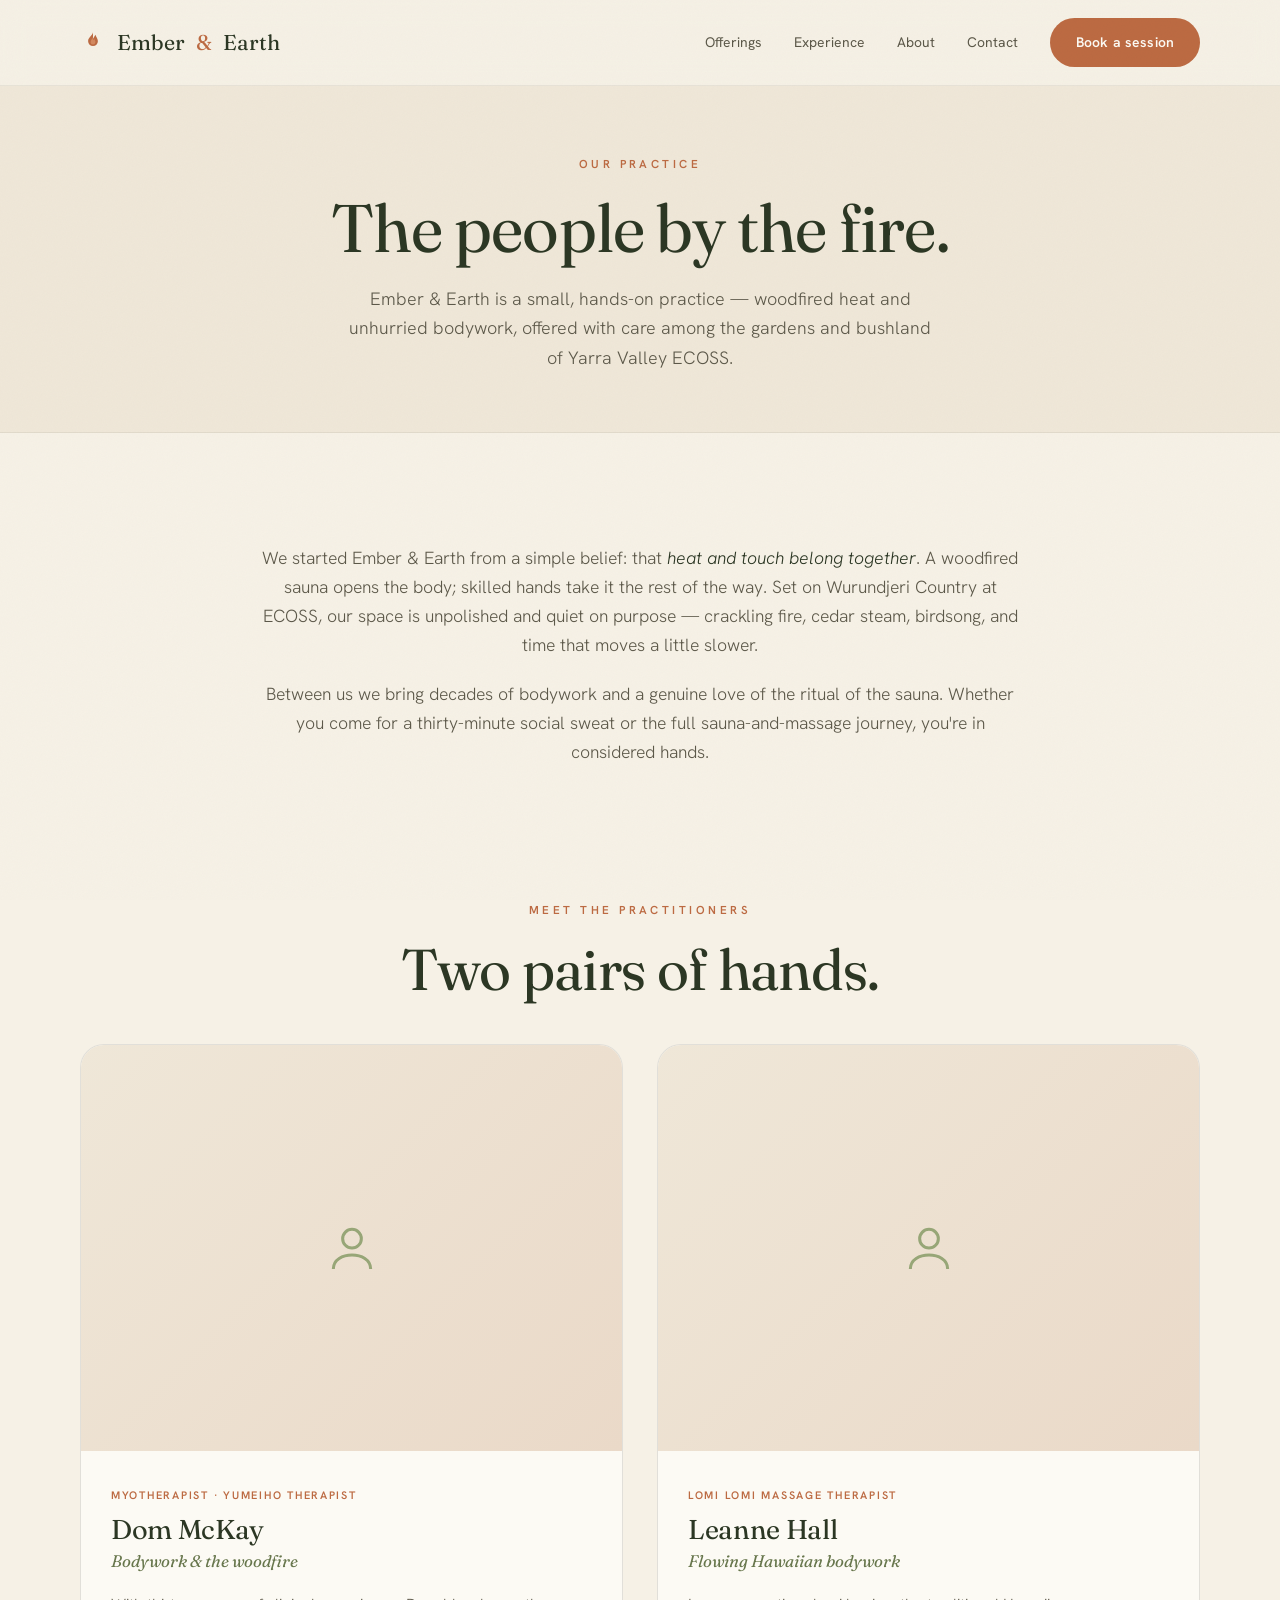
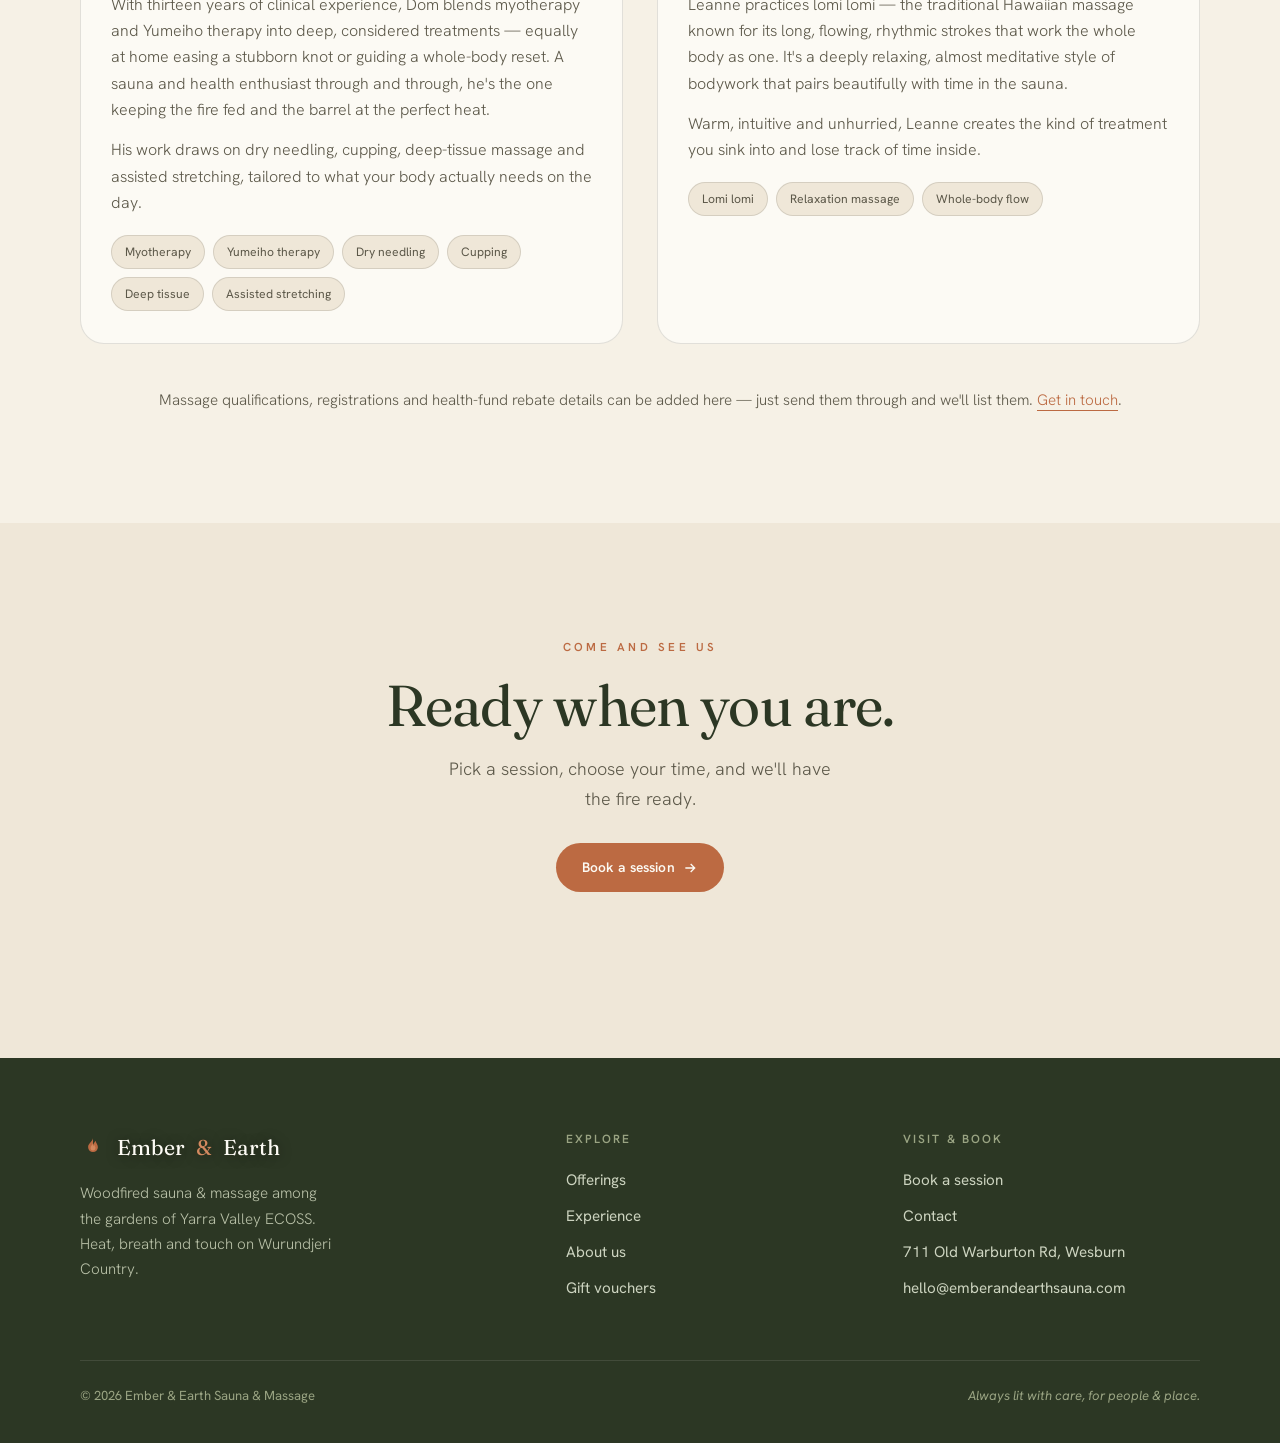
==== about.html @ b899b0d6 "Tidy nav: drop Find Us, reorder" ====
<!DOCTYPE html>
<html lang="en">
<head>
<meta charset="UTF-8">
<meta name="viewport" content="width=device-width, initial-scale=1.0">
<title>About · Ember &amp; Earth — Woodfired Sauna &amp; Massage</title>
<meta name="description" content="Meet the practitioners behind Ember & Earth — a woodfired barrel sauna and massage practice in the Yarra Valley.">
<link rel="preconnect" href="https://fonts.googleapis.com">
<link rel="preconnect" href="https://fonts.gstatic.com" crossorigin>
<link href="https://fonts.googleapis.com/css2?family=Fraunces:ital,opsz,wght@0,9..144,400;0,9..144,500;0,9..144,600;1,9..144,400;1,9..144,500&family=Hanken+Grotesk:wght@300;400;500;600&display=swap" rel="stylesheet">
<link rel="stylesheet" href="styles.css">
</head>
<body class="interior">

<header id="hdr">
  <nav>
    <a class="logo" href="index.html">
      <svg width="26" height="26" viewBox="0 0 32 32" fill="none"><path d="M16 4c-1.2 5-6 6-6 11a6 6 0 0012 0c0-3-2-5-3-8-1 2-2 3-3 5z" fill="#bc6a42"/><path d="M16 10c-.6 2.4-3 3-3 6.2A3 3 0 0019 16c0-1.5-1-2.5-1.6-4-.5 1-1 1.3-1.4 1.9z" fill="#d3895f"/></svg>
      Ember <span class="amp">&amp;</span> Earth
    </a>
    <div class="navlinks" id="navlinks">
      <a href="index.html#offerings">Offerings</a>
      <a href="index.html#experience">Experience</a>
      <a href="about.html">About</a>
      <a href="contact.html">Contact</a>
      <a href="index.html#book" class="btn clay">Book a session</a>
    </div>
    <button class="menu-toggle" id="menuToggle" aria-label="Menu">
      <svg width="26" height="26" viewBox="0 0 24 24" fill="none" stroke="currentColor" stroke-width="2"><path d="M3 6h18M3 12h18M3 18h18"/></svg>
    </button>
  </nav>
</header>

<section class="page-hero">
  <div class="wrap">
    <span class="eyebrow c">Our practice</span>
    <h1>The people by the fire.</h1>
    <p class="lede">Ember &amp; Earth is a small, hands-on practice — woodfired heat and unhurried bodywork, offered with care among the gardens and bushland of Yarra Valley ECOSS.</p>
  </div>
</section>

<section class="pad">
  <div class="wrap">
    <div class="story reveal">
      <p>We started Ember &amp; Earth from a simple belief: that <span class="ital">heat and touch belong together</span>. A woodfired sauna opens the body; skilled hands take it the rest of the way. Set on Wurundjeri Country at ECOSS, our space is unpolished and quiet on purpose — crackling fire, cedar steam, birdsong, and time that moves a little slower.</p>
      <p>Between us we bring decades of bodywork and a genuine love of the ritual of the sauna. Whether you come for a thirty-minute social sweat or the full sauna-and-massage journey, you're in considered hands.</p>
    </div>
  </div>
</section>

<section class="pad" style="padding-top:0">
  <div class="wrap">
    <div class="sec-head center reveal" style="margin-bottom:44px">
      <span class="eyebrow c">Meet the practitioners</span>
      <h2>Two pairs of hands.</h2>
    </div>
    <div class="prac-grid">

      <div class="prac reveal">
        <div class="prac-photo">
          <div class="ph-placeholder">
            <svg width="56" height="56" viewBox="0 0 24 24" fill="none" stroke="currentColor" stroke-width="1.3"><circle cx="12" cy="8" r="4"/><path d="M4 21c0-4 4-6 8-6s8 2 8 6"/></svg>
          </div>
          <!-- To add a real photo: replace the placeholder div above with <img src="dom.jpg" alt="Dom McKay"> -->
        </div>
        <div class="prac-body">
          <span class="o-kind">Myotherapist · Yumeiho Therapist</span>
          <h3>Dom McKay</h3>
          <div class="role">Bodywork &amp; the woodfire</div>
          <p>With thirteen years of clinical experience, Dom blends myotherapy and Yumeiho therapy into deep, considered treatments — equally at home easing a stubborn knot or guiding a whole-body reset. A sauna and health enthusiast through and through, he's the one keeping the fire fed and the barrel at the perfect heat.</p>
          <p>His work draws on dry needling, cupping, deep-tissue massage and assisted stretching, tailored to what your body actually needs on the day.</p>
          <div class="prac-tags">
            <span>Myotherapy</span><span>Yumeiho therapy</span><span>Dry needling</span><span>Cupping</span><span>Deep tissue</span><span>Assisted stretching</span>
          </div>
        </div>
      </div>

      <div class="prac reveal">
        <div class="prac-photo">
          <div class="ph-placeholder">
            <svg width="56" height="56" viewBox="0 0 24 24" fill="none" stroke="currentColor" stroke-width="1.3"><circle cx="12" cy="8" r="4"/><path d="M4 21c0-4 4-6 8-6s8 2 8 6"/></svg>
          </div>
          <!-- To add a real photo: replace the placeholder div above with <img src="leanne.jpg" alt="Leanne Hall"> -->
        </div>
        <div class="prac-body">
          <span class="o-kind">Lomi Lomi Massage Therapist</span>
          <h3>Leanne Hall</h3>
          <div class="role">Flowing Hawaiian bodywork</div>
          <p>Leanne practices lomi lomi — the traditional Hawaiian massage known for its long, flowing, rhythmic strokes that work the whole body as one. It's a deeply relaxing, almost meditative style of bodywork that pairs beautifully with time in the sauna.</p>
          <p>Warm, intuitive and unhurried, Leanne creates the kind of treatment you sink into and lose track of time inside.</p>
          <div class="prac-tags">
            <span>Lomi lomi</span><span>Relaxation massage</span><span>Whole-body flow</span>
          </div>
        </div>
      </div>

    </div>
    <p class="o-note reveal" style="margin-top:44px">Massage qualifications, registrations and health-fund rebate details can be added here — just send them through and we'll list them. <a href="contact.html">Get in touch</a>.</p>
  </div>
</section>

<section class="pad" style="background:var(--paper-2);text-align:center">
  <div class="wrap">
    <div class="sec-head center reveal">
      <span class="eyebrow c">Come and see us</span>
      <h2>Ready when you are.</h2>
      <p class="lede" style="margin:18px auto 30px">Pick a session, choose your time, and we'll have the fire ready.</p>
      <a href="index.html#book" class="btn clay">Book a session
        <svg width="16" height="16" viewBox="0 0 24 24" fill="none" stroke="currentColor" stroke-width="2"><path d="M5 12h14M13 6l6 6-6 6"/></svg></a>
    </div>
  </div>
</section>

<footer>
  <div class="wrap">
    <div class="foot-grid">
      <div class="foot-brand">
        <a class="logo" href="index.html"><svg width="26" height="26" viewBox="0 0 32 32" fill="none"><path d="M16 4c-1.2 5-6 6-6 11a6 6 0 0012 0c0-3-2-5-3-8-1 2-2 3-3 5z" fill="#bc6a42"/><path d="M16 10c-.6 2.4-3 3-3 6.2A3 3 0 0019 16c0-1.5-1-2.5-1.6-4-.5 1-1 1.3-1.4 1.9z" fill="#d3895f"/></svg> Ember <span class="amp">&amp;</span> Earth</a>
        <p>Woodfired sauna &amp; massage among the gardens of Yarra Valley ECOSS. Heat, breath and touch on Wurundjeri Country.</p>
      </div>
      <div class="foot-col"><h4>Explore</h4><a href="index.html#offerings">Offerings</a><a href="index.html#experience">Experience</a><a href="about.html">About us</a><a href="vouchers.html">Gift vouchers</a></div>
      <div class="foot-col"><h4>Visit &amp; book</h4><a href="index.html#book">Book a session</a><a href="contact.html">Contact</a><a href="index.html#location">711 Old Warburton Rd, Wesburn</a><a href="mailto:hello@emberandearthsauna.com">hello@emberandearthsauna.com</a></div>
    </div>
    <div class="foot-bottom"><span>© <span id="yr"></span> Ember &amp; Earth Sauna &amp; Massage</span><span style="font-style:italic">Always lit with care, for people &amp; place.</span></div>
  </div>
</footer>

<script>
  document.getElementById('yr').textContent=new Date().getFullYear();
  const navlinks=document.getElementById('navlinks');
  document.getElementById('menuToggle').onclick=()=>navlinks.classList.toggle('open');
  const io=new IntersectionObserver((es)=>es.forEach(e=>{if(e.isIntersecting)e.target.classList.add('in')}),{threshold:.12});
  document.querySelectorAll('.reveal').forEach((el,i)=>{el.style.transitionDelay=(i%4*60)+'ms';io.observe(el)});
</script>
</body>
</html>
---- styles.css ----
:root{
    --paper:#f6f1e6;--paper-2:#efe7d8;--cream:#fcfaf4;
    --ink:#2c2b24;--ink-soft:#5c5849;--ink-faint:#8a8472;
    --forest:#3c4a31;--forest-deep:#2c3724;--moss:#67764c;--sage:#97a677;
    --clay:#bc6a42;--clay-soft:#d3895f;--clay-pale:#ead9c8;
    --line:rgba(44,43,36,.13);--line-soft:rgba(44,43,36,.07);
    --serif:'Fraunces',Georgia,serif;--sans:'Hanken Grotesk',system-ui,sans-serif;
    --shadow:0 24px 60px -28px rgba(44,43,36,.35);
  }
  *{margin:0;padding:0;box-sizing:border-box}
  html{scroll-behavior:smooth}
  body{font-family:var(--sans);background:var(--paper);color:var(--ink);line-height:1.65;overflow-x:hidden;-webkit-font-smoothing:antialiased}
  body::after{content:"";position:fixed;inset:0;z-index:9999;pointer-events:none;opacity:.03;mix-blend-mode:multiply;background-image:url("data:image/svg+xml,%3Csvg xmlns='http://www.w3.org/2000/svg' width='180' height='180'%3E%3Cfilter id='n'%3E%3CfeTurbulence type='fractalNoise' baseFrequency='0.8' numOctaves='3'/%3E%3C/filter%3E%3Crect width='100%25' height='100%25' filter='url(%23n)'/%3E%3C/svg%3E")}
  ::selection{background:var(--clay);color:var(--cream)}
  a{color:inherit;text-decoration:none}
  img{display:block;max-width:100%}
  h1,h2,h3{font-family:var(--serif);font-weight:400;line-height:1.06;letter-spacing:-.012em;color:var(--forest-deep)}
  .ital{font-style:italic}
  .wrap{max-width:1180px;margin:0 auto;padding:0 30px}
  .eyebrow{font-size:.72rem;letter-spacing:.3em;text-transform:uppercase;color:var(--clay);font-weight:600;display:inline-flex;align-items:center;gap:.7em}
  .eyebrow::before{content:"";width:24px;height:1px;background:var(--clay)}
  .eyebrow.c{justify-content:center}.eyebrow.c::before{display:none}
  .btn{display:inline-flex;align-items:center;gap:.55em;background:var(--forest);color:var(--cream);padding:13px 26px;border-radius:40px;font-weight:600;font-size:.86rem;letter-spacing:.01em;transition:.3s;border:none;cursor:pointer;font-family:var(--sans)}
  .btn:hover{background:var(--forest-deep);transform:translateY(-2px);box-shadow:0 12px 26px -10px rgba(60,74,49,.6)}
  .btn.clay{background:var(--clay)}.btn.clay:hover{background:#a85a35;box-shadow:0 12px 26px -10px rgba(188,106,66,.6)}
  .btn.ghost{background:transparent;border:1px solid var(--line);color:var(--ink)}
  .btn.ghost:hover{border-color:var(--forest);background:rgba(60,74,49,.05);box-shadow:none}
  header{position:fixed;top:0;left:0;right:0;z-index:100;transition:.4s;background:linear-gradient(180deg,rgba(28,22,14,.55),rgba(28,22,14,0))}
  header.scrolled{background:rgba(246,241,230,.92);backdrop-filter:blur(12px);border-bottom:1px solid var(--line-soft)}
  nav{display:flex;align-items:center;justify-content:space-between;padding:18px 30px;max-width:1180px;margin:0 auto}
  /* default (over hero): light text */
  .logo{display:flex;align-items:center;gap:11px;font-family:var(--serif);font-size:1.34rem;color:#fcfaf4;text-shadow:0 1px 12px rgba(20,16,8,.5);transition:.4s}
  .logo .amp{color:var(--clay-soft)}
  .navlinks{display:flex;gap:32px;align-items:center}
  .navlinks a{font-size:.87rem;color:#f1ece0;transition:.25s;position:relative;text-shadow:0 1px 10px rgba(20,16,8,.45)}
  .navlinks a:hover{color:#fff}
  .navlinks a:not(.btn)::after{content:"";position:absolute;left:0;bottom:-5px;height:1px;width:0;background:var(--clay-soft);transition:.3s}
  .navlinks a:not(.btn):hover::after{width:100%}
  .menu-toggle{display:none;background:none;border:none;color:#fcfaf4;cursor:pointer;transition:.4s}
  /* scrolled (over paper): dark text */
  header.scrolled .logo{color:var(--forest-deep);text-shadow:none}
  header.scrolled .logo .amp{color:var(--clay)}
  header.scrolled .navlinks a{color:var(--ink-soft);text-shadow:none}
  header.scrolled .navlinks a:hover{color:var(--ink)}
  header.scrolled .navlinks a:not(.btn)::after{background:var(--clay)}
  header.scrolled .menu-toggle{color:var(--forest-deep)}
  header.scrolled .navlinks a.btn{color:var(--cream)}
  .hero{position:relative;min-height:100vh;display:flex;align-items:flex-end;overflow:hidden}
  .hero-bg{position:absolute;inset:0;z-index:0}
  .hero-bg img{width:100%;height:100%;object-fit:cover}
  .hero-bg::after{content:"";position:absolute;inset:0;background:linear-gradient(180deg,rgba(30,24,16,.30) 0%,rgba(30,24,16,.06) 34%,rgba(30,24,16,.10) 62%,rgba(246,241,230,.10) 84%,var(--paper) 100%)}
  .hero .wrap{position:relative;z-index:2;width:100%;padding-bottom:56px;padding-top:130px;display:flex}
  .hero-panel{
    max-width:440px;background:rgba(34,30,22,.34);backdrop-filter:blur(14px) saturate(120%);-webkit-backdrop-filter:blur(14px) saturate(120%);
    border:1px solid rgba(255,255,255,.16);border-radius:22px;padding:30px 34px 34px;box-shadow:0 30px 70px -30px rgba(0,0,0,.6);
  }
  .hero .eyebrow{color:#fbe9d8;font-size:.66rem}.hero .eyebrow::before{background:#fbe9d8}
  .hero h1{font-size:clamp(2.3rem,4.4vw,3.5rem);color:var(--cream);margin:16px 0 0;max-width:13ch}
  .hero h1 .ital{color:#f3c9a8}
  .hero p.lead{font-size:1rem;color:#f1ece0;max-width:36ch;font-weight:300;margin-top:18px}
  .hero-cta{display:flex;gap:12px;flex-wrap:wrap;margin-top:24px}
  .scroll-hint{position:absolute;left:50%;bottom:24px;transform:translateX(-50%);z-index:3;color:var(--cream);opacity:.85;animation:bob 2.2s ease-in-out infinite}
  @keyframes bob{0%,100%{transform:translate(-50%,0)}50%{transform:translate(-50%,8px)}}
  .ack{background:var(--forest-deep);padding:15px 0}
  .ack p{font-size:.85rem;color:#dfe4d2;text-align:center;font-style:italic;font-family:var(--serif)}
  section{position:relative}
  .pad{padding:110px 0}
  .sec-head{max-width:44rem;margin-bottom:56px}
  .sec-head h2{font-size:clamp(2.2rem,4.6vw,3.6rem);margin-top:16px}
  .sec-head.center{margin-left:auto;margin-right:auto;text-align:center}
  .lede{font-size:1.12rem;color:var(--ink-soft);font-weight:300;max-width:40ch}
  .journey-grid{display:grid;grid-template-columns:1fr 1fr;gap:30px;margin-bottom:40px}
  .step{background:var(--cream);border:1px solid var(--line);border-radius:24px;overflow:hidden;box-shadow:var(--shadow);transition:.4s}
  .step:hover{transform:translateY(-6px)}
  .step-img{height:240px;overflow:hidden;position:relative}
  .step-img img{width:100%;height:100%;object-fit:cover;transition:.7s}
  .step:hover .step-img img{transform:scale(1.05)}
  .step-img .tag{position:absolute;top:16px;left:16px;background:var(--cream);color:var(--forest-deep);font-size:.72rem;letter-spacing:.16em;text-transform:uppercase;font-weight:600;padding:7px 14px;border-radius:30px}
  .step-body{padding:32px 32px 36px}
  .step .dur{font-family:var(--serif);font-size:2.8rem;line-height:1;color:var(--clay)}
  .step .dur span{font-size:1rem;font-style:italic;color:var(--ink-faint)}
  .step h3{font-size:1.5rem;margin:12px 0 10px}
  .step p{color:var(--ink-soft);font-weight:300}
  .price-card{display:flex;align-items:center;justify-content:space-between;gap:34px;flex-wrap:wrap;background:var(--forest);color:var(--cream);border-radius:24px;padding:40px 46px;position:relative;overflow:hidden}
  .price-card::before{content:"";position:absolute;right:-40px;top:-60px;width:280px;height:280px;border-radius:50%;background:radial-gradient(circle,rgba(211,137,95,.4),transparent 70%)}
  .price-card .pc-info{position:relative;z-index:1}
  .price-card h3{color:var(--cream);font-size:1.7rem;margin-bottom:8px}
  .price-card p{color:#dfe4d2;font-weight:300;max-width:42ch}
  .price-card .pc-right{position:relative;z-index:1;text-align:right;min-width:160px}
  .price-card .per{font-size:.72rem;letter-spacing:.16em;text-transform:uppercase;color:#c2cbb0;margin-bottom:8px}
  .price-card .amt{font-family:var(--serif);font-size:3.6rem;line-height:1}
  .price-card .amt sup{font-size:1.3rem;vertical-align:super;color:#f3c9a8}
  /* OFFERINGS */
  .offer-grid{display:grid;grid-template-columns:repeat(4,1fr);gap:18px;align-items:stretch}
  .offer{display:flex;flex-direction:column;background:var(--cream);border:1px solid var(--line);border-radius:20px;padding:30px 24px;position:relative;transition:.35s}
  .offer:hover{transform:translateY(-6px);box-shadow:var(--shadow)}
  .offer .o-kind{font-size:.66rem;letter-spacing:.16em;text-transform:uppercase;color:var(--clay);font-weight:600}
  .offer h3{font-size:1.26rem;margin:9px 0 0;line-height:1.22;min-height:2.4em}
  .offer .o-price{display:flex;align-items:baseline;gap:8px;margin-top:18px}
  .offer .o-price .amt{font-family:var(--serif);font-size:2.5rem;line-height:1;color:var(--forest-deep)}
  .offer .o-price .amt sup{font-size:1rem;vertical-align:super;top:-.7em;color:var(--clay)}
  .offer .o-per{font-size:.76rem;color:var(--ink-faint);letter-spacing:.03em}
  .offer .o-desc{color:var(--ink-soft);font-weight:300;font-size:.92rem;line-height:1.55;margin:14px 0 24px}
  .offer .o-btn{margin-top:auto;justify-content:center;width:100%}
  .offer.featured{background:var(--forest);border-color:var(--forest);box-shadow:var(--shadow)}
  .offer.featured .o-kind{color:#f3c9a8}
  .offer.featured h3,.offer.featured .o-price .amt{color:var(--cream)}
  .offer.featured .o-price .amt sup{color:#f3c9a8}
  .offer.featured .o-per{color:#c2cbb0}
  .offer.featured .o-desc{color:#e3e7d9}
  .offer .o-flag{position:absolute;top:-11px;left:50%;transform:translateX(-50%);background:var(--clay);color:var(--cream);font-size:.62rem;letter-spacing:.14em;text-transform:uppercase;font-weight:600;padding:5px 13px;border-radius:30px;white-space:nowrap}
  .o-note{text-align:center;color:var(--ink-soft);font-weight:300;margin-top:38px;font-size:.95rem}
  .o-note a{color:var(--clay);border-bottom:1px solid currentColor}
  /* RITUAL explainer */
  .ritual-grid{display:grid;grid-template-columns:1fr 1fr;gap:30px}
  #experience{background:var(--paper-2)}
  .exp-grid{display:grid;grid-template-columns:repeat(3,1fr);gap:28px}
  .exp{background:var(--cream);border-radius:20px;padding:34px 30px;border:1px solid var(--line);transition:.35s}
  .exp:hover{transform:translateY(-4px);box-shadow:var(--shadow)}
  .exp .ei{width:52px;height:52px;border-radius:50%;background:var(--clay-pale);color:var(--clay);display:flex;align-items:center;justify-content:center;margin-bottom:20px}
  .exp h3{font-size:1.26rem;margin-bottom:10px}
  .exp p{color:var(--ink-soft);font-weight:300;font-size:.97rem}
  .feature{display:grid;grid-template-columns:1.05fr .95fr;gap:62px;align-items:center}
  .feature-art{position:relative}
  .feature-art .fimg{border-radius:24px;overflow:hidden;box-shadow:var(--shadow);aspect-ratio:4/5}
  .feature-art .fimg img{width:100%;height:100%;object-fit:cover}
  .feature-art .badge{position:absolute;bottom:-22px;left:-22px;background:var(--cream);border:1px solid var(--line);border-radius:18px;padding:18px 22px;box-shadow:var(--shadow);max-width:200px}
  .feature-art .badge .bn{font-family:var(--serif);font-size:1.9rem;color:var(--clay);line-height:1}
  .feature-art .badge .bl{font-size:.78rem;color:var(--ink-soft);margin-top:4px}
  .feature h2{font-size:clamp(2rem,4vw,3.1rem);margin:16px 0 22px}
  .feature p{color:var(--ink-soft);font-weight:300;margin-bottom:16px}
  .feat-list{list-style:none;margin-top:24px;display:grid;gap:16px}
  .feat-list li{display:flex;gap:14px;align-items:flex-start;color:var(--ink-soft);font-weight:300}
  .feat-list li .ck{flex:none;margin-top:2px;width:24px;height:24px;border-radius:50%;background:var(--sage);color:var(--cream);display:flex;align-items:center;justify-content:center}
  .feat-list strong{color:var(--forest-deep);font-weight:600}
  #location{background:var(--paper-2)}
  .loc{display:grid;grid-template-columns:1fr 1fr;gap:56px;align-items:center}
  .loc-img{border-radius:24px;overflow:hidden;box-shadow:var(--shadow);aspect-ratio:1/1}
  .loc-img img{width:100%;height:100%;object-fit:cover}
  .loc h2{font-size:clamp(2rem,4vw,3.1rem);margin:16px 0 20px}
  .loc p{color:var(--ink-soft);font-weight:300;margin-bottom:16px}
  .loc-detail{display:grid;gap:18px;margin-top:26px}
  .loc-detail .row{display:flex;gap:14px;align-items:flex-start}
  .loc-detail .row .ic{flex:none;color:var(--clay);margin-top:2px}
  .loc-detail .lab{font-size:.72rem;letter-spacing:.14em;text-transform:uppercase;color:var(--ink-faint)}
  .loc-detail .val{color:var(--ink)}
  #book{background:var(--forest-deep)}
  #book .sec-head h2{color:var(--cream)}
  #book .eyebrow{color:#f3c9a8}#book .eyebrow::before{background:#f3c9a8}
  #book .lede{color:#cdd4c0}
  .booking{max-width:760px;margin:0 auto;background:var(--cream);border-radius:26px;overflow:hidden;box-shadow:0 40px 90px -30px rgba(0,0,0,.5)}
  .booking-head{padding:28px 38px;border-bottom:1px solid var(--line-soft);display:flex;justify-content:space-between;align-items:center;flex-wrap:wrap;gap:12px}
  .booking-head h3{font-size:1.36rem}
  .booking-head .pkg{font-size:.84rem;color:var(--ink-soft)}
  .booking-head .pr{text-align:right;font-size:.82rem;color:var(--ink-faint)}
  .booking-head .pr b{display:block;font-family:var(--serif);font-size:1.5rem;color:var(--clay);font-style:italic}
  .steps-bar{display:flex;gap:8px;padding:22px 38px 0}
  .steps-bar .sb{flex:1;height:4px;border-radius:3px;background:var(--paper-2);transition:.4s}
  .steps-bar .sb.active{background:var(--clay)}
  .booking-body{padding:28px 38px 38px;min-height:300px}
  .step-label{font-size:.74rem;letter-spacing:.2em;text-transform:uppercase;color:var(--clay);margin-bottom:6px;font-weight:600}
  .step-title{font-family:var(--serif);font-size:1.7rem;margin-bottom:22px;color:var(--forest-deep)}
  .sub-label{font-size:.78rem;letter-spacing:.08em;text-transform:uppercase;color:var(--ink-soft);margin-bottom:12px;font-weight:600}
  .offer-pick{display:grid;gap:12px}
  .opick{display:flex;align-items:center;gap:16px;background:var(--paper);border:1px solid var(--line);border-radius:14px;padding:16px 18px;cursor:pointer;transition:.25s;text-align:left}
  .opick:hover{border-color:var(--clay);transform:translateY(-2px)}
  .opick.sel{border-color:var(--forest);background:#fff;box-shadow:0 10px 26px -16px rgba(60,74,49,.5)}
  .opick .ocheck{flex:none;width:22px;height:22px;border-radius:50%;border:2px solid var(--line);display:flex;align-items:center;justify-content:center;transition:.25s}
  .opick.sel .ocheck{border-color:var(--forest);background:var(--forest)}
  .opick .ocheck svg{opacity:0;transition:.2s}
  .opick.sel .ocheck svg{opacity:1}
  .opick .oinfo{flex:1}
  .opick .on{font-weight:600;color:var(--ink)}
  .opick .od{font-size:.85rem;color:var(--ink-soft);font-weight:300}
  .opick .op{font-family:var(--serif);font-size:1.3rem;color:var(--clay);white-space:nowrap}
  .opick .op small{font-size:.7rem;color:var(--ink-faint);font-family:var(--sans);display:block;text-align:right;font-style:normal}
  .stepper{display:flex;align-items:center;gap:14px}
  .stepper button{width:40px;height:40px;border-radius:50%;border:1px solid var(--line);background:var(--paper);color:var(--forest-deep);font-size:1.4rem;line-height:1;cursor:pointer;transition:.2s;display:flex;align-items:center;justify-content:center}
  .stepper button:hover{border-color:var(--clay);background:#fff}
  .stepper button:disabled{opacity:.35;cursor:not-allowed}
  .stepper #guestsVal{font-family:var(--serif);font-size:1.5rem;min-width:28px;text-align:center;color:var(--forest-deep)}
  .stepper-note{font-size:.82rem;color:var(--ink-faint);font-weight:300}
  /* SQUARE BOOKING LIST */
  .book-list{display:grid;gap:12px}
  .book-row{display:flex;align-items:center;justify-content:space-between;gap:20px;background:var(--paper);border:1px solid var(--line);border-radius:14px;padding:18px 22px;transition:.25s}
  .book-row:hover{border-color:var(--clay)}
  .book-row.feature{background:#fff;border-color:var(--forest);box-shadow:0 12px 30px -18px rgba(60,74,49,.5)}
  .book-row .br-name{display:block;font-family:var(--serif);font-size:1.2rem;color:var(--forest-deep)}
  .book-row .br-meta{display:block;font-size:.86rem;color:var(--ink-soft);font-weight:300;margin-top:3px}
  .book-row .br-flag{display:inline-block;background:var(--clay);color:var(--cream);font-size:.6rem;letter-spacing:.14em;text-transform:uppercase;font-weight:600;padding:3px 9px;border-radius:20px;vertical-align:middle;margin-left:8px;font-family:var(--sans)}
  .book-row .br-btn{flex:none;white-space:nowrap}
  .book-note{font-size:.9rem;color:var(--ink-soft);font-weight:300;margin-top:22px;text-align:center}
  .book-note a{color:var(--clay);border-bottom:1px solid currentColor}
  .book-cta{margin-top:26px;padding-top:26px;border-top:1px solid var(--line-soft);text-align:center}
  .book-cta-label{font-size:.95rem;color:var(--ink-soft);font-weight:300;margin-bottom:16px}
  .square-btn-wrap{display:flex;justify-content:center}
  .square-btn-wrap a{transition:filter .2s,transform .2s}
  .square-btn-wrap a:hover{filter:brightness(1.06);transform:translateY(-2px)}
  /* BOOKING MODAL */
  .modal-overlay{position:fixed;inset:0;z-index:1000;background:rgba(28,22,14,.62);backdrop-filter:blur(6px);display:flex;align-items:center;justify-content:center;padding:24px;opacity:0;visibility:hidden;transition:.3s}
  .modal-overlay.open{opacity:1;visibility:visible}
  .modal-card{width:100%;max-width:560px;height:min(86vh,820px);background:var(--cream);border-radius:22px;overflow:hidden;display:flex;flex-direction:column;box-shadow:0 40px 100px -30px rgba(0,0,0,.6);transform:translateY(20px) scale(.98);transition:.35s}
  .modal-overlay.open .modal-card{transform:none}
  .modal-head{display:flex;align-items:center;justify-content:space-between;padding:18px 22px;border-bottom:1px solid var(--line-soft);flex:none}
  .modal-title{display:flex;align-items:center;gap:10px;font-family:var(--serif);font-size:1.2rem;color:var(--forest-deep)}
  .modal-close{background:var(--paper);border:1px solid var(--line);border-radius:50%;width:38px;height:38px;display:flex;align-items:center;justify-content:center;cursor:pointer;color:var(--ink-soft);transition:.2s}
  .modal-close:hover{background:#fff;color:var(--ink);transform:rotate(90deg)}
  .modal-body{position:relative;flex:1;overflow:hidden}
  .modal-body iframe{width:100%;height:100%;border:0;background:#fff}
  .modal-loading{position:absolute;inset:0;display:flex;flex-direction:column;align-items:center;justify-content:center;gap:16px;color:var(--ink-soft);font-size:.92rem;font-weight:300;background:var(--cream);transition:.3s}
  .modal-loading.hide{opacity:0;pointer-events:none}
  .modal-fallback{position:absolute;inset:0;display:none;flex-direction:column;align-items:center;justify-content:center;text-align:center;gap:14px;padding:40px;background:var(--cream)}
  .modal-fallback.show{display:flex}
  .modal-fallback h4{font-family:var(--serif);font-size:1.5rem;color:var(--forest-deep)}
  .modal-fallback p{color:var(--ink-soft);font-weight:300;max-width:32ch}
  .modal-fallback .btn{margin-top:8px}
  .spinner{width:34px;height:34px;border-radius:50%;border:3px solid var(--clay-pale);border-top-color:var(--clay);animation:spin .8s linear infinite}
  @keyframes spin{to{transform:rotate(360deg)}}
  .modal-foot{flex:none;display:flex;align-items:center;justify-content:space-between;gap:12px;padding:13px 22px;border-top:1px solid var(--line-soft);font-size:.8rem;color:var(--ink-faint);font-weight:300}
  .modal-foot strong{color:var(--forest-deep);font-weight:600}
  .modal-foot a{color:var(--clay)}
  .book-inline{margin-top:24px;border-top:1px solid var(--line-soft);padding-top:18px}
  .book-inline summary{cursor:pointer;font-size:.9rem;color:var(--forest-deep);font-weight:600;letter-spacing:.02em;list-style:none}
  .book-inline summary::-webkit-details-marker{display:none}
  .book-inline summary::before{content:"+ ";color:var(--clay)}
  .book-inline[open] summary::before{content:"– "}
  .square-embed{margin-top:18px;min-height:60px}
  .panel{display:none;animation:fade .5s ease}
  .panel.show{display:block}
  @keyframes fade{from{opacity:0;transform:translateY(10px)}to{opacity:1;transform:none}}
  .date-grid{display:grid;grid-template-columns:repeat(auto-fill,minmax(86px,1fr));gap:10px}
  .date-cell{background:var(--paper);border:1px solid var(--line);border-radius:14px;padding:14px 8px;text-align:center;cursor:pointer;transition:.25s}
  .date-cell:hover{border-color:var(--clay);transform:translateY(-2px)}
  .date-cell.sel{background:var(--forest);border-color:var(--forest);color:var(--cream)}
  .date-cell .dow{font-size:.7rem;letter-spacing:.1em;text-transform:uppercase;color:var(--ink-faint)}
  .date-cell.sel .dow{color:#c2cbb0}
  .date-cell .dnum{font-family:var(--serif);font-size:1.5rem;display:block;margin:2px 0}
  .date-cell .mon{font-size:.72rem;color:var(--ink-soft)}
  .date-cell.sel .mon{color:#c2cbb0}
  .slot-grid{display:grid;grid-template-columns:repeat(auto-fill,minmax(120px,1fr));gap:10px}
  .slot{background:var(--paper);border:1px solid var(--line);border-radius:12px;padding:14px;text-align:center;cursor:pointer;transition:.25s;font-weight:500}
  .slot:hover{border-color:var(--clay)}
  .slot.sel{background:var(--forest);border-color:var(--forest);color:var(--cream)}
  .slot.taken{opacity:.34;cursor:not-allowed;text-decoration:line-through}
  .field{margin-bottom:18px}
  .field label{display:block;font-size:.76rem;letter-spacing:.06em;text-transform:uppercase;color:var(--ink-soft);margin-bottom:8px}
  .field input,.field textarea{width:100%;background:var(--paper);border:1px solid var(--line);border-radius:12px;padding:13px 16px;color:var(--ink);font-family:var(--sans);font-size:.98rem;transition:.25s}
  .field input:focus,.field textarea:focus{outline:none;border-color:var(--clay);background:#fff}
  .field textarea{resize:vertical;min-height:84px}
  .field.two{display:grid;grid-template-columns:1fr 1fr;gap:16px}
  .field.two .field{margin:0}
  .err{color:var(--clay);font-size:.82rem;margin-top:8px;display:none}
  .err.show{display:block}
  .summary{background:var(--paper);border:1px solid var(--line);border-radius:14px;padding:22px 24px;margin-bottom:22px}
  .summary .sr{display:flex;justify-content:space-between;padding:9px 0;border-bottom:1px dashed var(--line-soft);font-size:.95rem;gap:16px}
  .summary .sr:last-child{border-bottom:none}
  .summary .sr .k{color:var(--ink-soft)}
  .summary .sr .v{color:var(--ink);font-weight:500;text-align:right}
  .summary .sr.total{margin-top:6px;padding-top:14px}
  .summary .sr.total .v{font-family:var(--serif);font-size:1.4rem;color:var(--clay)}
  .booking-nav{display:flex;justify-content:space-between;margin-top:26px;gap:12px}
  .booking-nav .spacer{flex:1}
  .confirmed{text-align:center;padding:18px 0}
  .confirmed .check{width:74px;height:74px;border-radius:50%;background:rgba(151,166,119,.2);border:1px solid var(--sage);display:flex;align-items:center;justify-content:center;margin:0 auto 22px}
  .confirmed h3{font-size:2rem;margin-bottom:12px}
  .confirmed p{color:var(--ink-soft);max-width:32ch;margin:0 auto 8px;font-weight:300}
  .confirmed .ref{display:inline-block;margin-top:18px;background:var(--paper);border:1px dashed var(--line);border-radius:10px;padding:10px 20px;font-family:var(--serif);letter-spacing:.08em;color:var(--clay)}
  .faq-list{max-width:780px;margin:0 auto}
  .faq{border-bottom:1px solid var(--line)}
  .faq button{width:100%;background:none;border:none;color:var(--forest-deep);text-align:left;padding:26px 0;font-family:var(--serif);font-size:1.24rem;cursor:pointer;display:flex;justify-content:space-between;align-items:center;gap:20px}
  .faq button .pm{flex:none;width:26px;height:26px;border:1px solid var(--line);border-radius:50%;display:flex;align-items:center;justify-content:center;transition:.3s;color:var(--clay)}
  .faq.open button .pm{background:var(--clay);border-color:var(--clay);color:var(--cream);transform:rotate(45deg)}
  .faq .ans{max-height:0;overflow:hidden;transition:max-height .4s ease;color:var(--ink-soft);font-weight:300}
  .faq .ans p{padding-bottom:26px;max-width:62ch}
  footer{background:var(--forest-deep);color:#dfe4d2;padding:72px 0 36px}
  .foot-grid{display:grid;grid-template-columns:1.5fr 1fr 1fr;gap:40px;margin-bottom:48px}
  .foot-brand .logo{color:var(--cream);margin-bottom:16px}
  .foot-brand .logo .amp{color:var(--clay-soft)}
  .foot-brand p{color:#b9c1a8;font-weight:300;max-width:28ch;font-size:.95rem}
  .foot-col h4{font-size:.74rem;letter-spacing:.18em;text-transform:uppercase;color:#9aa483;margin-bottom:18px;font-weight:600}
  .foot-col a{display:block;color:#cdd4c0;font-size:.95rem;margin-bottom:11px;transition:.25s}
  .foot-col a:hover{color:var(--clay-soft)}
  .foot-bottom{border-top:1px solid rgba(255,255,255,.1);padding-top:24px;display:flex;justify-content:space-between;flex-wrap:wrap;gap:12px;font-size:.82rem;color:#9aa483}
  .reveal{opacity:0;transform:translateY(28px);transition:.8s cubic-bezier(.2,.7,.2,1)}
  .reveal.in{opacity:1;transform:none}
  @media(max-width:880px){
    .feature,.loc{grid-template-columns:1fr;gap:40px}
    .feature-art{order:-1}.feature-art .fimg{aspect-ratio:16/11}
    .journey-grid,.exp-grid{grid-template-columns:1fr}
    .offer-grid{grid-template-columns:repeat(2,1fr)}
    .offer.featured{grid-column:1 / -1}
    .offer .offer-top h3{min-height:0}
    .ritual-grid{grid-template-columns:1fr}
    .navlinks{display:none}
    .navlinks.open{display:flex;position:absolute;top:100%;left:0;right:0;flex-direction:column;background:var(--cream);padding:24px 30px;gap:18px;border-bottom:1px solid var(--line)}
    .navlinks.open a{color:var(--ink-soft);text-shadow:none}
    .navlinks.open a.btn{color:var(--cream)}
    .menu-toggle{display:block}
    .price-card{flex-direction:column;align-items:flex-start;text-align:left}
    .price-card .pc-right{text-align:left}
  }
  @media(max-width:520px){
    .wrap{padding:0 20px}nav{padding:16px 20px}.pad{padding:74px 0}
    .booking-head,.booking-body,.steps-bar{padding-left:22px;padding-right:22px}
    .field.two{grid-template-columns:1fr}.foot-grid{grid-template-columns:1fr}
    .offer-grid{grid-template-columns:1fr}.offer.featured{grid-column:auto}
    .hero-panel{padding:30px 26px 32px}.hero .wrap{padding-bottom:48px}
  }
  /* ============ INTERIOR PAGES (About / Vouchers / Contact) ============ */
  /* Interior pages have a solid header from the start (no photo hero) */
  body.interior header{background:rgba(246,241,230,.92);backdrop-filter:blur(12px);border-bottom:1px solid var(--line-soft)}
  body.interior header .logo{color:var(--forest-deep);text-shadow:none}
  body.interior header .logo .amp{color:var(--clay)}
  body.interior header .navlinks a{color:var(--ink-soft);text-shadow:none}
  body.interior header .navlinks a:hover{color:var(--ink)}
  body.interior header .navlinks a:not(.btn)::after{background:var(--clay)}
  body.interior header .navlinks a.btn{color:var(--cream)}
  body.interior header .menu-toggle{color:var(--forest-deep)}
  body.interior{padding-top:0}

  .page-hero{padding:150px 0 60px;text-align:center;background:var(--paper-2);border-bottom:1px solid var(--line-soft);position:relative}
  .page-hero h1{font-size:clamp(2.6rem,5.5vw,4.2rem);color:var(--forest-deep);margin-top:16px}
  .page-hero p.lede{max-width:60ch;margin:20px auto 0;color:var(--ink-soft);font-weight:300;font-size:1.12rem}

  /* Practitioners */
  .prac-grid{display:grid;grid-template-columns:1fr 1fr;gap:34px;margin-top:8px}
  .prac{background:var(--cream);border:1px solid var(--line);border-radius:24px;overflow:hidden;display:flex;flex-direction:column;transition:.35s}
  .prac:hover{transform:translateY(-6px);box-shadow:var(--shadow)}
  .prac-photo{aspect-ratio:4/3;background:linear-gradient(135deg,var(--paper-2),var(--clay-pale));position:relative;overflow:hidden}
  .prac-photo img{width:100%;height:100%;object-fit:cover}
  .prac-photo .ph-placeholder{position:absolute;inset:0;display:flex;align-items:center;justify-content:center;color:var(--sage)}
  .prac-body{padding:30px 30px 32px}
  .prac-body .o-kind{font-size:.68rem;letter-spacing:.16em;text-transform:uppercase;color:var(--clay);font-weight:600}
  .prac-body h3{font-size:1.7rem;margin:8px 0 4px;color:var(--forest-deep)}
  .prac-body .role{font-style:italic;color:var(--moss);font-family:var(--serif);font-size:1.05rem;margin-bottom:16px}
  .prac-body p{color:var(--ink-soft);font-weight:300;margin-bottom:14px}
  .prac-tags{display:flex;flex-wrap:wrap;gap:8px;margin-top:18px}
  .prac-tags span{font-size:.76rem;background:var(--paper-2);border:1px solid var(--line);color:var(--ink-soft);padding:6px 13px;border-radius:30px}

  /* About story */
  .story{max-width:760px;margin:0 auto;text-align:center}
  .story p{color:var(--ink-soft);font-weight:300;font-size:1.1rem;margin-bottom:20px}
  .story p .ital{color:var(--forest-deep)}

  /* Vouchers */
  .voucher-wrap{max-width:560px;margin:0 auto}
  .voucher-card{background:var(--forest);color:var(--cream);border-radius:26px;padding:46px 44px;position:relative;overflow:hidden;box-shadow:var(--shadow)}
  .voucher-card::before{content:"";position:absolute;top:-40%;right:-15%;width:60%;height:180%;background:radial-gradient(circle,rgba(211,137,95,.4),transparent 70%);pointer-events:none}
  .voucher-card .vc-eyebrow{font-size:.7rem;letter-spacing:.28em;text-transform:uppercase;color:#f3c9a8;font-weight:600}
  .voucher-card h2{color:var(--cream);font-size:2.4rem;margin:12px 0 18px}
  .voucher-card p{color:#e3e7d9;font-weight:300;margin-bottom:14px;position:relative}
  .voucher-card .vc-amounts{display:flex;gap:10px;flex-wrap:wrap;margin:24px 0}
  .voucher-card .vc-amounts span{border:1px solid rgba(255,255,255,.3);border-radius:30px;padding:8px 18px;font-family:var(--serif);font-size:1.1rem}
  .voucher-steps{display:grid;grid-template-columns:repeat(3,1fr);gap:24px;margin-top:46px;max-width:760px;margin-left:auto;margin-right:auto}
  .voucher-step{text-align:center}
  .voucher-step .vs-num{width:42px;height:42px;border-radius:50%;background:var(--clay);color:var(--cream);font-family:var(--serif);font-size:1.3rem;display:flex;align-items:center;justify-content:center;margin:0 auto 14px}
  .voucher-step h4{font-family:var(--serif);font-size:1.15rem;color:var(--forest-deep);margin-bottom:6px;font-weight:500}
  .voucher-step p{font-size:.9rem;color:var(--ink-soft);font-weight:300}

  /* Contact */
  .contact-grid{display:grid;grid-template-columns:1fr 1fr;gap:54px;align-items:start}
  .contact-info .row{display:flex;gap:16px;align-items:flex-start;margin-bottom:26px}
  .contact-info .ic{flex:none;width:42px;height:42px;border-radius:50%;background:var(--paper-2);display:flex;align-items:center;justify-content:center;color:var(--clay)}
  .contact-info .lab{font-size:.72rem;letter-spacing:.16em;text-transform:uppercase;color:var(--ink-faint);font-weight:600;margin-bottom:3px}
  .contact-info .val{color:var(--forest-deep);font-size:1.05rem}
  .contact-info .val a:hover{color:var(--clay)}
  .contact-form{background:var(--cream);border:1px solid var(--line);border-radius:24px;padding:34px}
  .contact-form .field{margin-bottom:18px}
  .contact-form label{display:block;font-size:.78rem;letter-spacing:.04em;color:var(--ink-soft);font-weight:600;margin-bottom:7px}
  .contact-form input,.contact-form textarea,.contact-form select{width:100%;padding:13px 15px;border:1px solid var(--line);border-radius:12px;background:var(--paper);font-family:var(--sans);font-size:.95rem;color:var(--ink);transition:.2s}
  .contact-form input:focus,.contact-form textarea:focus,.contact-form select:focus{outline:none;border-color:var(--clay);background:#fff}
  .contact-form textarea{resize:vertical;min-height:120px}
  .contact-form .btn{width:100%;justify-content:center;margin-top:6px}
  .form-success{display:none;text-align:center;padding:30px 0}
  .form-success.show{display:block}
  .form-success .check{width:60px;height:60px;border-radius:50%;background:var(--paper-2);display:flex;align-items:center;justify-content:center;margin:0 auto 18px}
  .form-success h3{color:var(--forest-deep);font-size:1.5rem;margin-bottom:8px}
  .form-success p{color:var(--ink-soft);font-weight:300}

  @media(max-width:820px){
    .prac-grid,.contact-grid{grid-template-columns:1fr}
    .voucher-steps{grid-template-columns:1fr;gap:30px;max-width:340px}
    .page-hero{padding:130px 0 48px}
  }
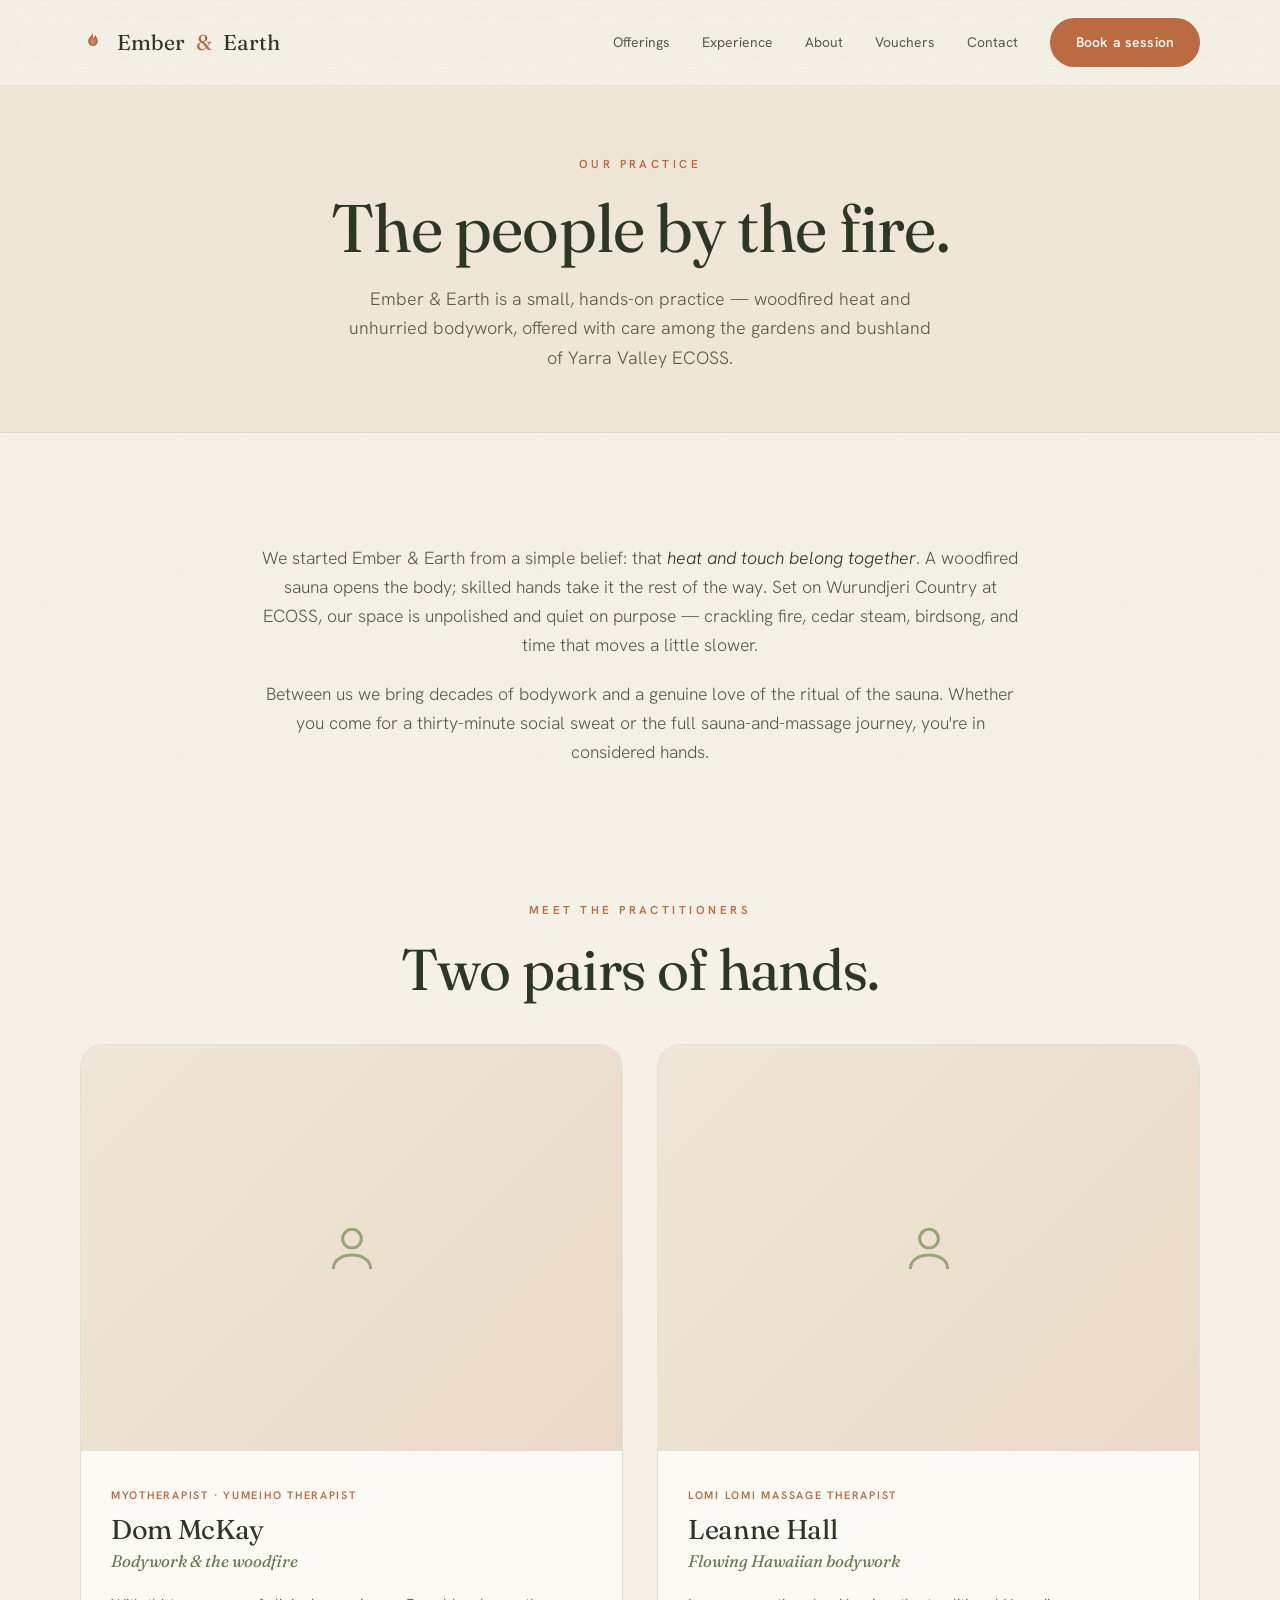
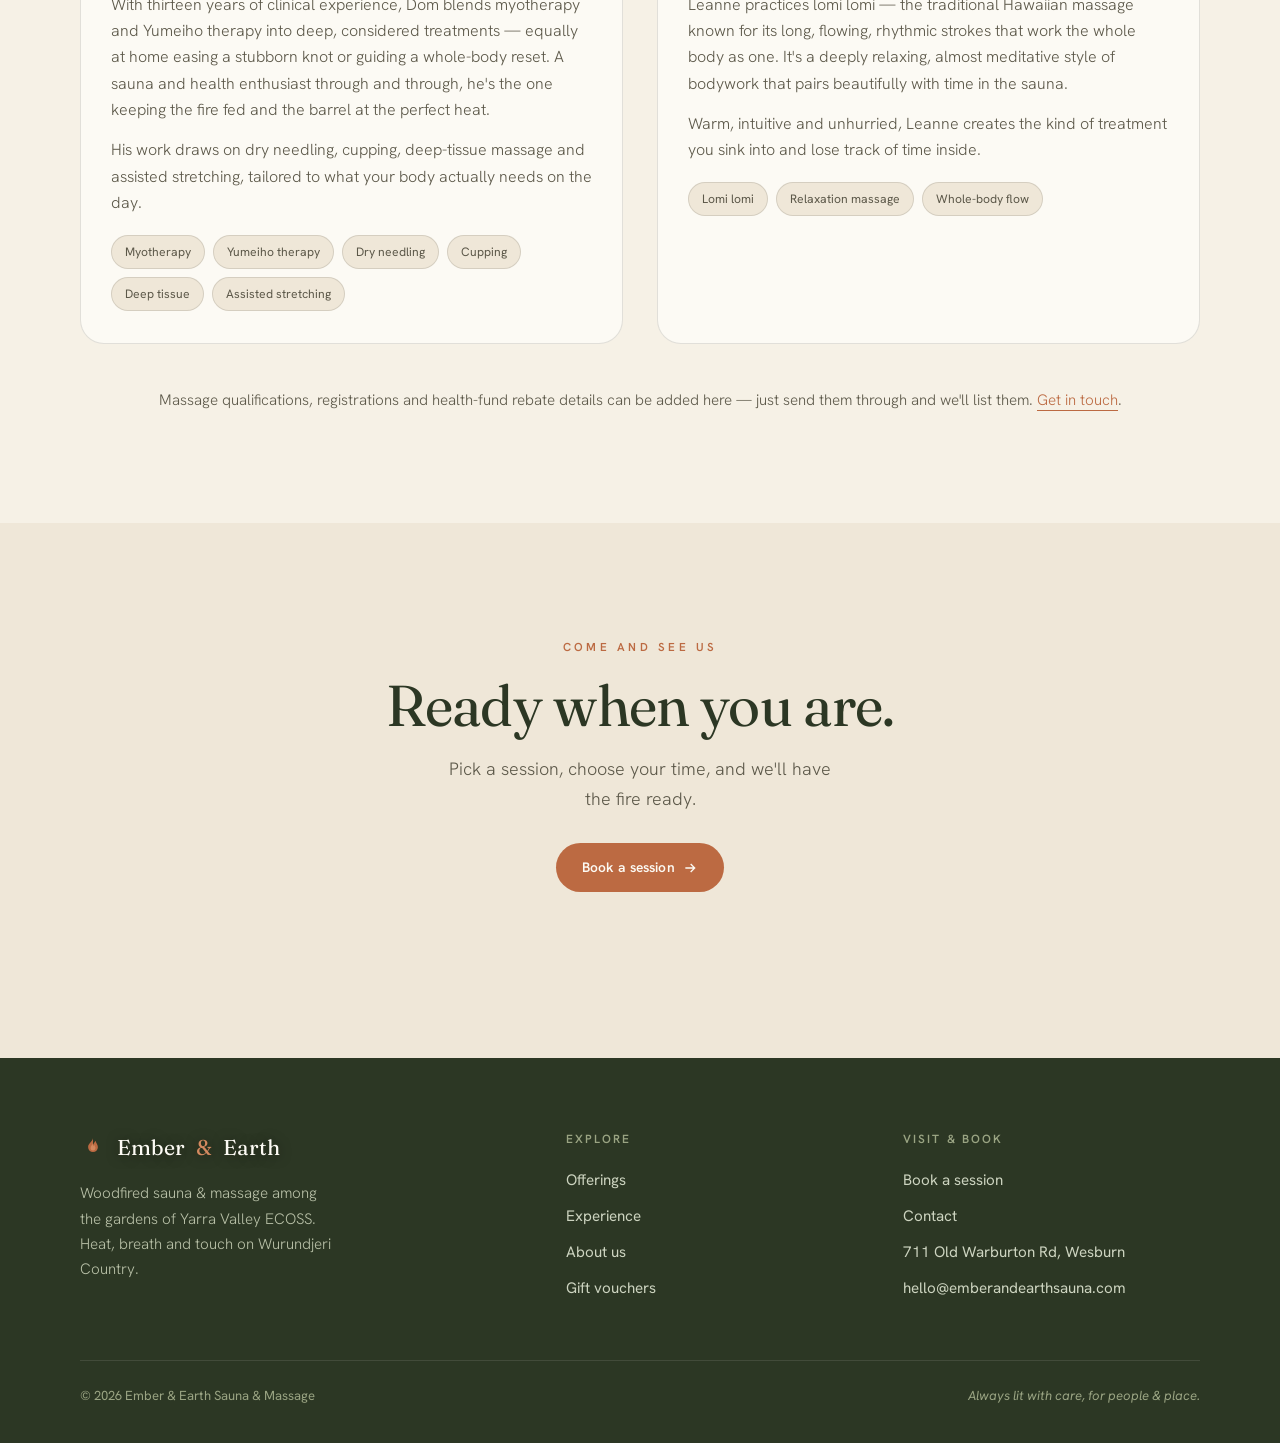
==== commit d938a8f6: "Add Vouchers to nav" ====
--- a/about.html
+++ b/about.html
@@ -22,6 +22,7 @@
       <a href="index.html#offerings">Offerings</a>
       <a href="index.html#experience">Experience</a>
       <a href="about.html">About</a>
+      <a href="vouchers.html">Vouchers</a>
       <a href="contact.html">Contact</a>
       <a href="index.html#book" class="btn clay">Book a session</a>
     </div>
